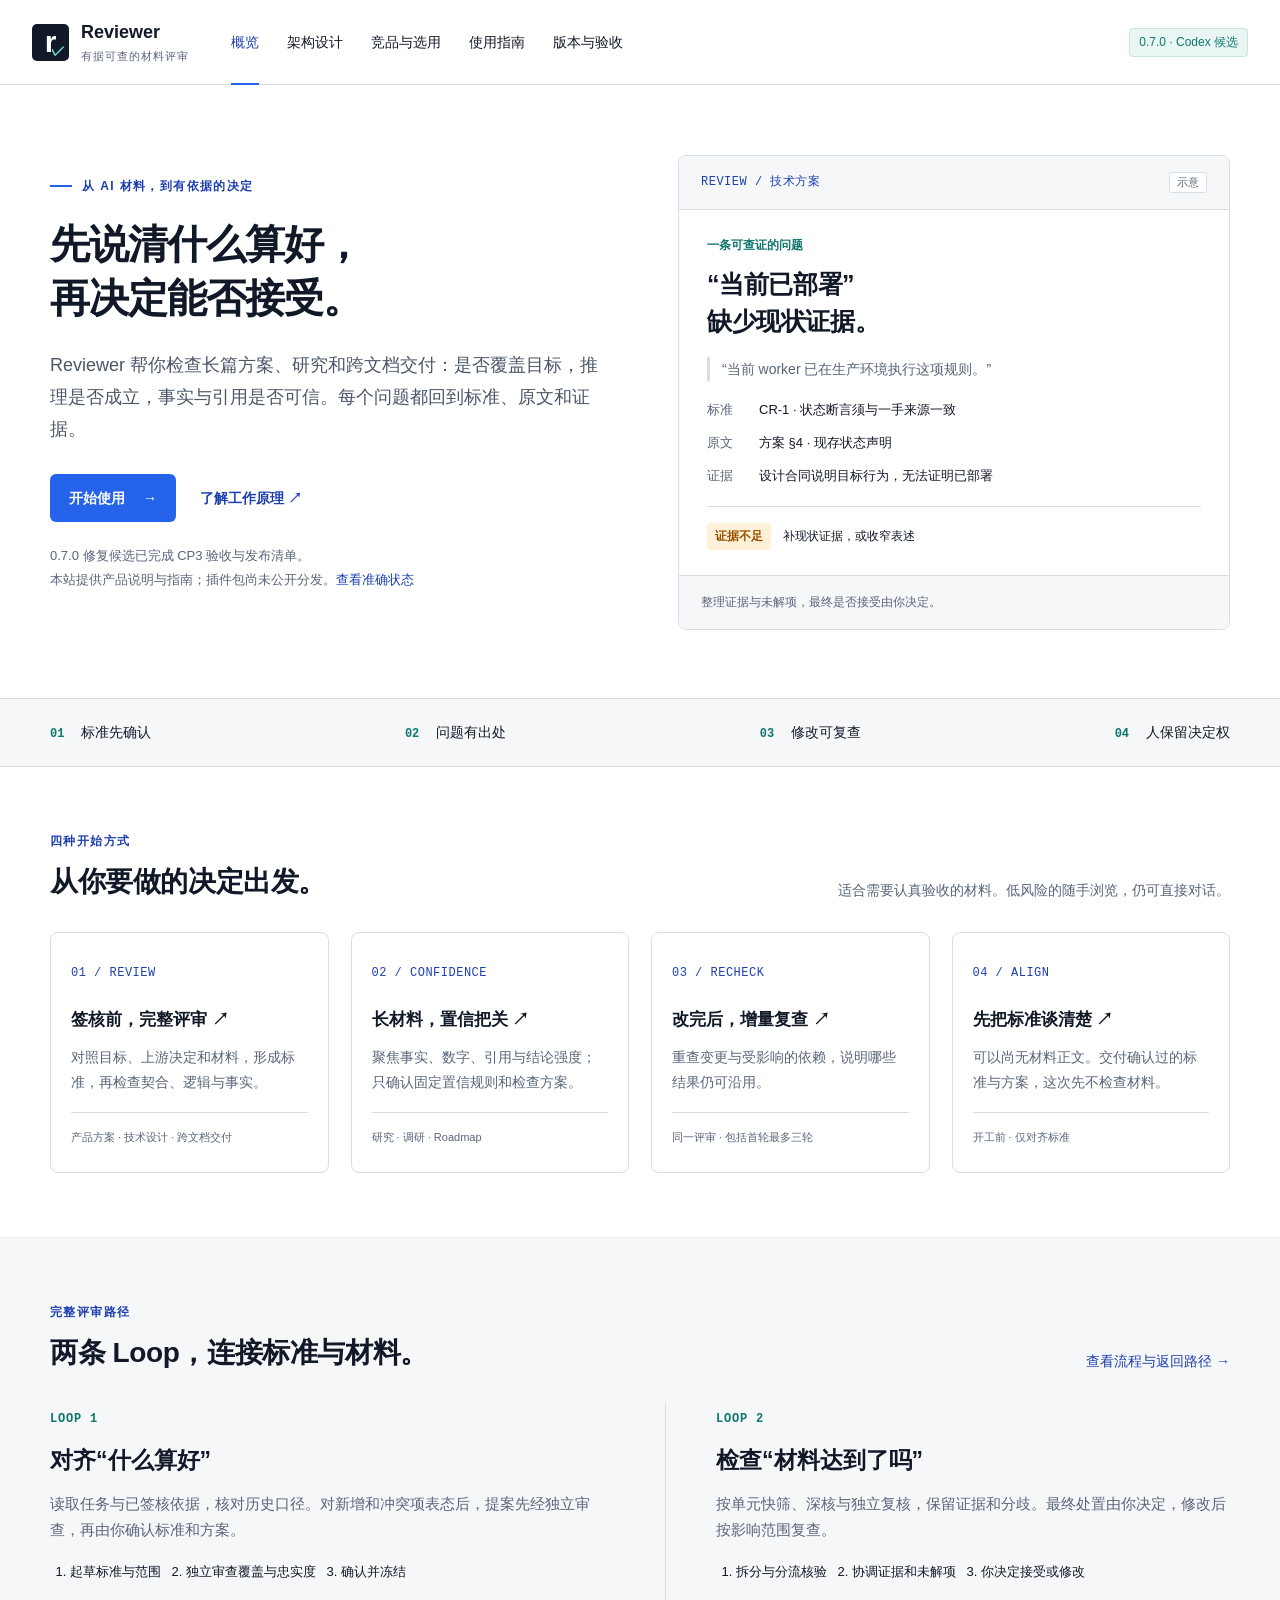
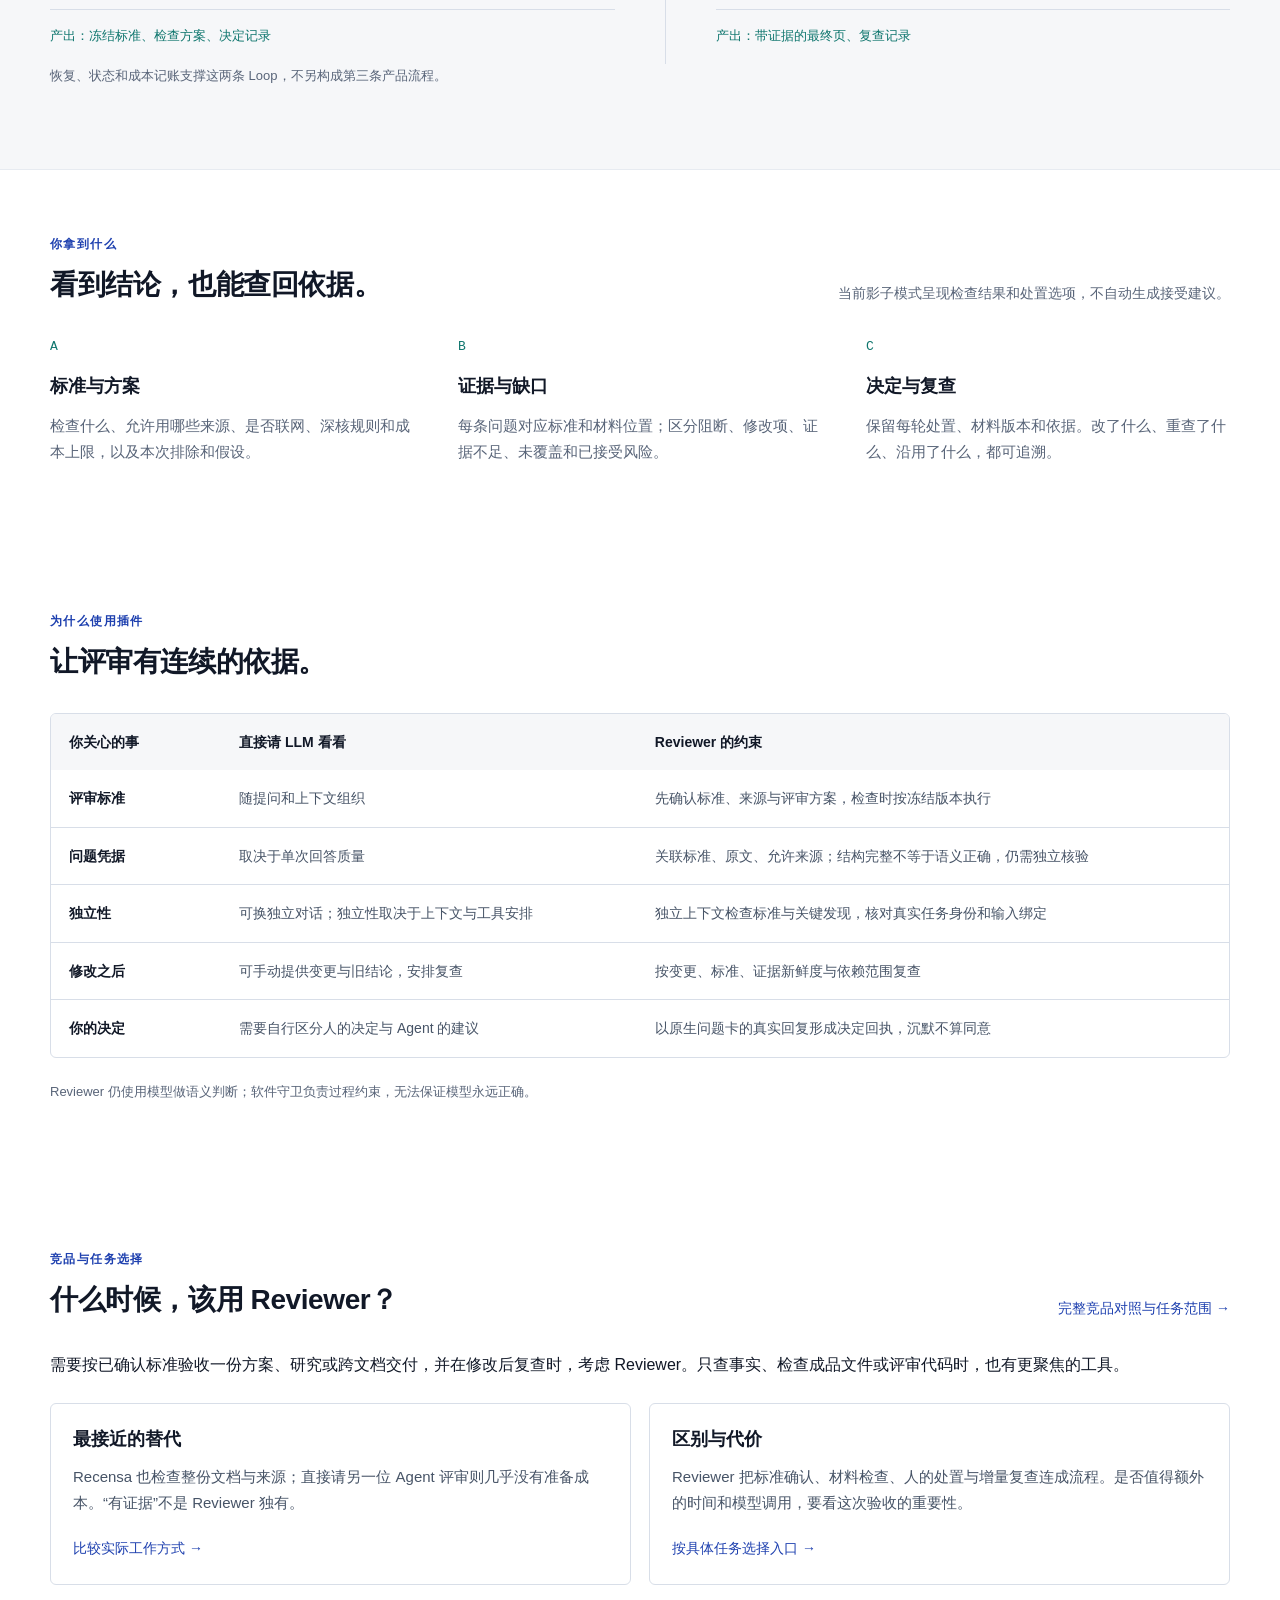
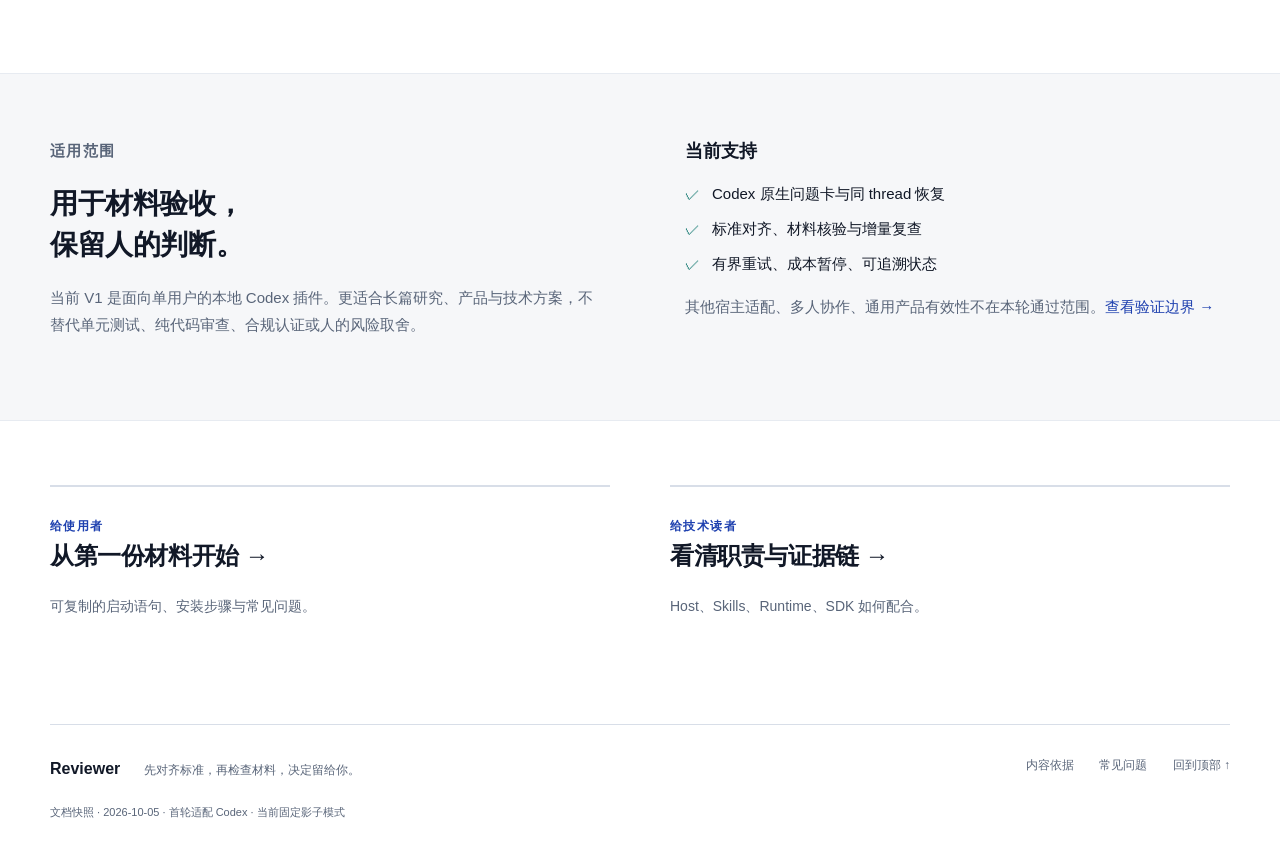
==== public/index.html @ 0b546e29 "Publish Reviewer product guide for GitHub Pages" ====
<!doctype html>
<html lang="zh-CN">
<head>
<meta charset="utf-8">
<meta name="viewport" content="width=device-width, initial-scale=1">
<meta name="description" content="Reviewer 先对齐评审标准，再检查目标、逻辑与事实。了解 Codex 使用方式、架构、证据与版本状态。">
<meta name="theme-color" content="#ffffff">
<title>有据可查的材料评审 · Reviewer</title>
<link rel="icon" href="favicon.svg" type="image/svg+xml">
<link rel="stylesheet" href="styles.css">
<script src="site.js" defer>
</script>
</head>
<body>
<a class="skip" href="#main">跳到主要内容</a>
<header class="header">
<div class="header-inner">
<a class="brand" href="index.html" aria-label="Reviewer 首页">
<span class="brand-mark" aria-hidden="true">r<span>✓</span>
</span>
<span>Reviewer<small>有据可查的材料评审</small>
</span>
</a>
<nav aria-label="主导航">
<a href="index.html" aria-current="page">概览</a>
<a href="architecture.html">架构设计</a>
<a href="comparison.html">竞品与选用</a>
<a href="guide.html">使用指南</a>
<a href="release.html">版本与验收</a>
</nav>
<a class="edition" href="release.html#current">0.7.0 · Codex 候选</a>
</div>
</header>
<main id="main">
<section class="hero wrap">
<div>
<p class="eyebrow">
<span class="rule">
</span>从 AI 材料，到有依据的决定</p>
<h1>先说清什么算好，<br>再决定能否接受。</h1>
<p class="lead">Reviewer 帮你检查长篇方案、研究和跨文档交付：是否覆盖目标，推理是否成立，事实与引用是否可信。每个问题都回到标准、原文和证据。</p>
<div class="actions">
<a class="button primary" href="guide.html#start">开始使用 <span aria-hidden="true">→</span>
</a>
<a class="text-link" href="architecture.html">了解工作原理 ↗</a>
</div>
<p class="fine">0.7.0 修复候选已完成 CP3 验收与发布清单。<br>本站提供产品说明与指南；插件包尚未公开分发。<a href="release.html#current">查看准确状态</a>
</p>
</div>
<div class="report-preview" aria-label="虚构材料评审示例，不是真实运行">
<div class="report-top">
<span class="mono">REVIEW / 技术方案</span>
<span class="tag">示意</span>
</div>
<div class="report-body">
<p class="report-label">一条可查证的问题</p>
<h2>“当前已部署”<br>缺少现状证据。</h2>
<p class="quote">“当前 worker 已在生产环境执行这项规则。”</p>
<dl class="evidence-chain">
<div>
<dt>标准</dt>
<dd>CR-1 · 状态断言须与一手来源一致</dd>
</div>
<div>
<dt>原文</dt>
<dd>方案 §4 · 现存状态声明</dd>
</div>
<div>
<dt>证据</dt>
<dd>设计合同说明目标行为，无法证明已部署</dd>
</div>
</dl>
<div class="report-outcome">
<span class="badge warning">证据不足</span>
<span>补现状证据，或收窄表述</span>
</div>
</div>
<div class="report-bottom">整理证据与未解项，最终是否接受由你决定。</div>
</div>
</section>
<div class="principles">
<div class="wrap">
<span>
<b>01</b> 标准先确认</span>
<span>
<b>02</b> 问题有出处</span>
<span>
<b>03</b> 修改可复查</span>
<span>
<b>04</b> 人保留决定权</span>
</div>
</div>
<section class="wrap section" id="scenarios">
<div class="section-head">
<div>
<p class="eyebrow">四种开始方式</p>
<h2>从你要做的决定出发。</h2>
</div>
<p>适合需要认真验收的材料。低风险的随手浏览，仍可直接对话。</p>
</div>
<div class="scenario-grid">
<a href="guide.html#full">
<span class="mono">01 / REVIEW</span>
<h3>签核前，完整评审 ↗</h3>
<p>对照目标、上游决定和材料，形成标准，再检查契合、逻辑与事实。</p>
<small>产品方案 · 技术设计 · 跨文档交付</small>
</a>
<a href="guide.html#confidence">
<span class="mono">02 / CONFIDENCE</span>
<h3>长材料，置信把关 ↗</h3>
<p>聚焦事实、数字、引用与结论强度；只确认固定置信规则和检查方案。</p>
<small>研究 · 调研 · Roadmap</small>
</a>
<a href="guide.html#recheck">
<span class="mono">03 / RECHECK</span>
<h3>改完后，增量复查 ↗</h3>
<p>重查变更与受影响的依赖，说明哪些结果仍可沿用。</p>
<small>同一评审 · 包括首轮最多三轮</small>
</a>
<a href="guide.html#align">
<span class="mono">04 / ALIGN</span>
<h3>先把标准谈清楚 ↗</h3>
<p>可以尚无材料正文。交付确认过的标准与方案，这次先不检查材料。</p>
<small>开工前 · 仅对齐标准</small>
</a>
</div>
</section>
<section class="band">
<div class="wrap section">
<div class="section-head">
<div>
<p class="eyebrow">完整评审路径</p>
<h2>两条 Loop，连接标准与材料。</h2>
</div>
<a href="architecture.html#loops">查看流程与返回路径 →</a>
</div>
<div class="loops">
<article>
<span class="loop-label">LOOP 1</span>
<h3>对齐“什么算好”</h3>
<p>读取任务与已签核依据，核对历史口径。对新增和冲突项表态后，提案先经独立审查，再由你确认标准和方案。</p>
<ol>
<li>起草标准与范围</li>
<li>独立审查覆盖与忠实度</li>
<li>确认并冻结</li>
</ol>
<div class="loop-result">产出：冻结标准、检查方案、决定记录</div>
</article>
<article>
<span class="loop-label">LOOP 2</span>
<h3>检查“材料达到了吗”</h3>
<p>按单元快筛、深核与独立复核，保留证据和分歧。最终处置由你决定，修改后按影响范围复查。</p>
<ol>
<li>拆分与分流核验</li>
<li>协调证据和未解项</li>
<li>你决定接受或修改</li>
</ol>
<div class="loop-result">产出：带证据的最终页、复查记录</div>
</article>
</div>
<p class="fine">恢复、状态和成本记账支撑这两条 Loop，不另构成第三条产品流程。</p>
</div>
</section>
<section class="wrap section">
<div class="section-head">
<div>
<p class="eyebrow">你拿到什么</p>
<h2>看到结论，也能查回依据。</h2>
</div>
<p>当前影子模式呈现检查结果和处置选项，不自动生成接受建议。</p>
</div>
<div class="deliverables">
<article>
<span class="index-no">A</span>
<h3>标准与方案</h3>
<p>检查什么、允许用哪些来源、是否联网、深核规则和成本上限，以及本次排除和假设。</p>
</article>
<article>
<span class="index-no">B</span>
<h3>证据与缺口</h3>
<p>每条问题对应标准和材料位置；区分阻断、修改项、证据不足、未覆盖和已接受风险。</p>
</article>
<article>
<span class="index-no">C</span>
<h3>决定与复查</h3>
<p>保留每轮处置、材料版本和依据。改了什么、重查了什么、沿用了什么，都可追溯。</p>
</article>
</div>
</section>
<section class="wrap section" id="comparison">
<div class="section-head">
<div>
<p class="eyebrow">为什么使用插件</p>
<h2>让评审有连续的依据。</h2>
</div>
</div>
<div class="table-scroll" role="region" tabindex="0" aria-label="直接对话与 Reviewer 对比">
<table>
<thead>
<tr>
<th scope="col">你关心的事</th>
<th scope="col">直接请 LLM 看看</th>
<th scope="col">Reviewer 的约束</th>
</tr>
</thead>
<tbody>
<tr>
<th scope="row">评审标准</th>
<td>随提问和上下文组织</td>
<td>先确认标准、来源与评审方案，检查时按冻结版本执行</td>
</tr>
<tr>
<th scope="row">问题凭据</th>
<td>取决于单次回答质量</td>
<td>关联标准、原文、允许来源；结构完整不等于语义正确，仍需独立核验</td>
</tr>
<tr>
<th scope="row">独立性</th>
<td>可换独立对话；独立性取决于上下文与工具安排</td>
<td>独立上下文检查标准与关键发现，核对真实任务身份和输入绑定</td>
</tr>
<tr>
<th scope="row">修改之后</th>
<td>可手动提供变更与旧结论，安排复查</td>
<td>按变更、标准、证据新鲜度与依赖范围复查</td>
</tr>
<tr>
<th scope="row">你的决定</th>
<td>需要自行区分人的决定与 Agent 的建议</td>
<td>以原生问题卡的真实回复形成决定回执，沉默不算同意</td>
</tr>
</tbody>
</table>
</div>
<p class="fine">Reviewer 仍使用模型做语义判断；软件守卫负责过程约束，无法保证模型永远正确。</p>
</section>
<section class="wrap section" id="choose">
<div class="section-head"><div><p class="eyebrow">竞品与任务选择</p><h2>什么时候，该用 Reviewer？</h2></div><a href="comparison.html">完整竞品对照与任务范围 →</a></div>
<p>需要按已确认标准验收一份方案、研究或跨文档交付，并在修改后复查时，考虑 Reviewer。只查事实、检查成品文件或评审代码时，也有更聚焦的工具。</p>
<div class="fit-grid">
<article><h3>最接近的替代</h3><p>Recensa 也检查整份文档与来源；直接请另一位 Agent 评审则几乎没有准备成本。“有证据”不是 Reviewer 独有。</p><a href="comparison.html#competitors">比较实际工作方式 →</a></article>
<article><h3>区别与代价</h3><p>Reviewer 把标准确认、材料检查、人的处置与增量复查连成流程。是否值得额外的时间和模型调用，要看这次验收的重要性。</p><a href="comparison.html#tasks">按具体任务选择入口 →</a></article>
</div>
</section>
<section class="band">
<div class="wrap section split">
<div>
<p class="eyebrow">适用范围</p>
<h2>用于材料验收，<br>保留人的判断。</h2>
<p>当前 V1 是面向单用户的本地 Codex 插件。更适合长篇研究、产品与技术方案，不替代单元测试、纯代码审查、合规认证或人的风险取舍。</p>
</div>
<div>
<h3>当前支持</h3>
<ul class="check-list">
<li>Codex 原生问题卡与同 thread 恢复</li>
<li>标准对齐、材料核验与增量复查</li>
<li>有界重试、成本暂停、可追溯状态</li>
</ul>
<p class="fine">其他宿主适配、多人协作、通用产品有效性不在本轮通过范围。<a href="release.html#limits">查看验证边界 →</a>
</p>
</div>
</div>
</section>
<section class="wrap section next-links">
<a href="guide.html">
<span class="eyebrow">给使用者</span>
<h2>从第一份材料开始 →</h2>
<p>可复制的启动语句、安装步骤与常见问题。</p>
</a>
<a href="architecture.html">
<span class="eyebrow">给技术读者</span>
<h2>看清职责与证据链 →</h2>
<p>Host、Skills、Runtime、SDK 如何配合。</p>
</a>
</section>
</main>
<footer class="footer wrap">
<div>
<strong>Reviewer</strong>
<span>先对齐标准，再检查材料，决定留给你。</span>
</div>
<div>
<a href="release.html#sources">内容依据</a>
<a href="guide.html#faq">常见问题</a>
<a href="#main">回到顶部 ↑</a>
</div>
<p>文档快照 · 2026-10-05 · 首轮适配 Codex · 当前固定影子模式</p>
</footer>
<div id="notice" class="notice" role="status" aria-live="polite">
</div>
</body>
</html>
---- public/styles.css ----
:root {
  --canvas:#f6f7f9;
  --surface:#fff;
  --ink:#111827;
  --muted:#596579;
  --border:#d8dee8;
  --blue:#2563eb;
  --blue-dark:#1e40af;
  --blue-soft:#eaf1ff;
  --teal:#0f766e;
  --teal-soft:#e9f6f3;
  --warning:#975000;
  --radius:8px;
  --mono:ui-monospace,SFMono-Regular,Consolas,monospace
}
* {
  box-sizing:border-box
}
html {
  scroll-behavior:smooth;
  scroll-padding-top:120px
}
body {
  margin:0;
  color:var(--ink);
  background:var(--surface);
  font-family:Inter,-apple-system,BlinkMacSystemFont,"Segoe UI","PingFang SC","Microsoft YaHei",sans-serif;
  font-size:16px;
  line-height:1.75;
  -webkit-font-smoothing:antialiased
}
a {
  color:var(--blue-dark);
  text-decoration:none
}
a:hover {
  text-decoration:underline;
  text-underline-offset:5px
}
button {
  font:inherit;
  cursor:pointer
}
button,a {
  -webkit-tap-highlight-color:transparent
}
:focus-visible {
  outline:3px solid var(--blue);
  outline-offset:4px
}
button:disabled {
  cursor:default
}
h1,h2,h3,p {
  margin-top:0
}
h1 {
  font-size:40px;
  line-height:1.35;
  letter-spacing:-1px;
  font-weight:720;
  margin-bottom:24px
}
h2 {
  font-size:28px;
  line-height:1.45;
  letter-spacing:-.4px;
  margin-bottom:20px
}
h3 {
  font-size:18px;
  line-height:1.55;
  margin-bottom:12px
}
p {
  margin-bottom:18px
}
ul,ol {
  padding-left:24px
}
li {
  margin-bottom:9px
}
code {
  font-family:var(--mono);
  font-size:.85em;
  overflow-wrap:anywhere;
  background:var(--canvas);
  padding:2px 5px;
  border-radius:4px
}
pre {
  white-space:pre-wrap;
  overflow-wrap:anywhere;
  margin:0
}
pre code {
  font-size:inherit;
  padding:0;
  background:transparent;
  border-radius:0
}
.wrap {
  width:calc(100% - 64px);
  max-width:1180px;
  margin-inline:auto
}
.header {
  position:sticky;
  top:0;
  background:#fffffffa;
  z-index:20;
  border-bottom:1px solid var(--border)
}
.header-inner {
  max-width:1380px;
  margin:auto;
  padding:18px 32px;
  display:flex;
  align-items:center;
  gap:42px;
  min-height:84px
}
.brand {
  display:flex;
  align-items:center;
  gap:12px;
  color:var(--ink);
  font-size:18px;
  font-weight:700;
  white-space:nowrap;
  line-height:1.3
}
.brand:hover {
  text-decoration:none
}
.brand small {
  display:block;
  font-size:11px;
  font-weight:500;
  color:var(--muted);
  margin-top:4px;
  letter-spacing:1px
}
.brand-mark {
  width:37px;
  height:37px;
  display:flex;
  align-items:center;
  justify-content:center;
  background:var(--ink);
  color:#fff;
  border-radius:5px;
  font-size:30px;
  position:relative;
  line-height:1
}
.brand-mark span {
  font-size:14px;
  position:absolute;
  right:4px;
  bottom:4px;
  color:#72ded0
}
.header nav {
  display:flex;
  align-items:center;
  gap:28px;
  flex:1
}
.header nav a {
  font-size:14px;
  color:var(--ink);
  white-space:nowrap;
  position:relative;
  padding:8px 0
}
.header nav a[aria-current] {
  color:var(--blue-dark)
}
.header nav a[aria-current]:after {
  content:"";
  height:2px;
  background:var(--blue);
  position:absolute;
  bottom:-23px;
  left:0;
  right:0
}
.edition {
  color:var(--teal);
  background:var(--teal-soft);
  font-size:12px;
  border:1px solid #cce5df;
  padding:3px 9px;
  border-radius:4px;
  white-space:nowrap
}
.skip {
  position:fixed;
  left:16px;
  top:-100px;
  z-index:99;
  background:var(--ink);
  color:white;
  padding:10px
}
.skip:focus {
  top:8px
}
.hero {
  display:grid;
  grid-template-columns:1fr 1fr;
  gap:76px;
  align-items:center;
  padding:70px 0 68px
}
.eyebrow {
  font-size:12px;
  letter-spacing:1.4px;
  font-weight:650;
  color:var(--blue-dark);
  margin-bottom:20px
}
.rule {
  display:inline-block;
  width:22px;
  height:2px;
  background:var(--blue);
  vertical-align:middle;
  margin-right:10px
}
.lead {
  font-size:18px;
  line-height:1.8;
  color:#4b5668;
  max-width:780px
}
.actions {
  display:flex;
  align-items:center;
  flex-wrap:wrap;
  gap:24px;
  margin:28px 0 22px
}
.button {
  display:inline-flex;
  align-items:center;
  justify-content:center;
  gap:18px;
  padding:11px 18px;
  border-radius:6px;
  font-size:14px;
  font-weight:650;
  border:1px solid transparent;
  text-decoration:none!important;
  min-height:44px
}
.primary {
  color:#fff;
  background:var(--blue)
}
.primary:hover {
  background:var(--blue-dark)
}
.secondary {
  color:var(--blue-dark);
  background:var(--blue-soft);
  border-color:#ccdaf4
}
.secondary:hover {
  background:#dce7fe
}
.text-link {
  font-size:14px;
  font-weight:650
}
.fine {
  font-size:13px;
  color:var(--muted);
  line-height:1.8
}
.report-preview {
  border:1px solid var(--border);
  border-radius:var(--radius);
  overflow:hidden
}
.report-top,.report-bottom {
  background:var(--canvas);
  padding:16px 22px;
  font-size:12px;
  color:var(--muted)
}
.report-top {
  display:flex;
  justify-content:space-between;
  align-items:center;
  border-bottom:1px solid var(--border)
}
.mono {
  font-family:var(--mono);
  font-size:12px;
  letter-spacing:.5px;
  color:var(--blue-dark)
}
.tag {
  font-size:11px;
  color:var(--muted);
  background:#fff;
  border:1px solid var(--border);
  padding:0 7px;
  border-radius:3px
}
.report-body {
  padding:25px 28px
}
.report-label {
  font-size:12px;
  color:var(--teal);
  margin-bottom:10px;
  font-weight:650
}
.report-body h2 {
  font-size:25px;
  line-height:1.45;
  margin-bottom:18px
}
.quote {
  font-size:14px;
  border-left:3px solid var(--border);
  padding-left:12px;
  color:var(--muted)
}
.evidence-chain {
  font-size:13px;
  margin:18px 0
}
.evidence-chain div {
  display:grid;
  grid-template-columns:40px 1fr;
  gap:12px;
  margin-bottom:10px
}
.evidence-chain dt {
  color:var(--muted)
}
.evidence-chain dd {
  margin:0
}
.report-outcome {
  border-top:1px solid var(--border);
  padding-top:16px;
  display:flex;
  gap:12px;
  align-items:center;
  flex-wrap:wrap;
  font-size:12px
}
.badge {
  display:inline-block;
  font-size:12px;
  font-weight:650;
  border-radius:4px;
  padding:3px 8px
}
.warning {
  background:#fff1d8;
  color:var(--warning)
}
.good {
  background:var(--teal-soft);
  color:var(--teal)
}
.report-bottom {
  border-top:1px solid var(--border)
}
.principles {
  border-top:1px solid var(--border);
  border-bottom:1px solid var(--border);
  background:var(--canvas)
}
.principles .wrap {
  display:flex;
  justify-content:space-between;
  gap:16px;
  padding-block:21px;
  font-size:14px
}
.principles b {
  font-family:var(--mono);
  color:var(--teal);
  margin-right:13px;
  font-size:12px
}
.section {
  padding-block:64px
}
.section-head {
  display:flex;
  justify-content:space-between;
  gap:40px;
  align-items:flex-end;
  margin-bottom:30px
}
.section-head .eyebrow {
  margin-bottom:10px
}
.section-head h2 {
  margin-bottom:0
}
.section-head>p {
  max-width:420px;
  color:var(--muted);
  font-size:14px;
  margin:0
}
.section-head>a {
  font-size:14px;
  white-space:nowrap
}
.scenario-grid {
  display:grid;
  grid-template-columns:repeat(4,1fr);
  gap:22px
}
.scenario-grid a {
  border:1px solid var(--border);
  padding:24px 20px;
  border-radius:8px;
  color:var(--ink);
  text-decoration:none;
  transition:border-color .15s,background .15s
}
.scenario-grid a:hover {
  border-color:#8daade;
  background:#f8faff
}
.scenario-grid h3 {
  font-size:17px;
  margin:22px 0 12px
}
.scenario-grid p {
  font-size:14px;
  color:var(--muted)
}
.scenario-grid small {
  font-size:11px;
  display:block;
  border-top:1px solid var(--border);
  padding-top:15px;
  color:var(--muted)
}
.band {
  background:var(--canvas);
  border-block:1px solid #e7ebf1
}
.loops {
  display:grid;
  grid-template-columns:1fr 1fr;
  gap:50px
}
.loops article+article {
  border-left:1px solid var(--border);
  padding-left:50px
}
.loop-label {
  font-family:var(--mono);
  font-weight:600;
  color:var(--teal);
  font-size:12px;
  letter-spacing:.8px
}
.loops h3 {
  font-size:23px;
  margin:12px 0
}
.loops p {
  font-size:15px;
  color:var(--muted)
}
.loops ol {
  display:flex;
  gap:25px;
  padding-left:20px;
  font-size:13px
}
.loop-result {
  font-size:13px;
  color:var(--teal);
  padding-top:15px;
  border-top:1px solid var(--border);
  margin:16px 0
}
.deliverables {
  display:grid;
  grid-template-columns:repeat(3,1fr);
  gap:44px
}
.deliverables p {
  font-size:15px;
  color:var(--muted)
}
.index-no {
  font-family:var(--mono);
  font-size:13px;
  color:var(--teal);
  display:block;
  margin-bottom:14px
}
.table-scroll {
  overflow:auto;
  max-width:100%;
  margin:22px 0;
  border:1px solid var(--border);
  border-radius:6px
}
table {
  border-collapse:collapse;
  width:100%;
  font-size:14px;
  line-height:1.75;
  min-width:560px;
  text-align:left
}
thead {
  background:var(--canvas)
}
th,td {
  padding:16px 18px;
  border-bottom:1px solid var(--border);
  vertical-align:top
}
th {
  font-weight:600
}
tbody th {
  min-width:135px
}
tr:last-child td,tr:last-child th {
  border-bottom:0
}
td {
  color:#475467
}
td code {
  font-size:12px
}
.split {
  display:grid;
  grid-template-columns:1fr 1fr;
  gap:90px
}
.split p {
  color:var(--muted);
  font-size:15px
}
.check-list {
  list-style:none;
  padding:0;
  font-size:15px
}
.check-list li:before {
  content:"✓";
  color:var(--teal);
  margin-right:12px
}
.next-links {
  display:grid;
  grid-template-columns:1fr 1fr;
  gap:60px
}
.next-links a {
  color:var(--ink);
  text-decoration:none;
  padding:24px 0;
  border-top:2px solid var(--border)
}
.next-links a:hover {
  border-color:var(--blue)
}
.next-links h2 {
  font-size:24px
}
.next-links p:last-child {
  color:var(--muted);
  font-size:14px
}
.footer {
  border-top:1px solid var(--border);
  padding-block:30px;
  color:var(--muted);
  font-size:12px;
  display:flex;
  flex-wrap:wrap;
  justify-content:space-between;
  gap:20px
}
.footer strong {
  color:var(--ink);
  font-size:16px;
  margin-right:20px
}
.footer a {
  color:var(--muted);
  margin-left:22px
}
.footer>p {
  width:100%;
  font-size:11px;
  margin:0
}
.doc-layout {
  display:grid;
  grid-template-columns:170px minmax(0,1fr);
  gap:65px;
  padding-top:55px
}
.toc {
  position:sticky;
  top:126px;
  align-self:start;
  padding-top:5px;
  max-height:calc(100vh - 150px);
  overflow:auto
}
.toc>p {
  font-size:11px;
  font-weight:600;
  color:var(--muted);
  letter-spacing:1px;
  margin-bottom:16px
}
.toc a {
  display:block;
  padding:7px 14px;
  border-left:2px solid var(--border);
  font-size:13px;
  color:var(--muted)
}
.toc a:hover {
  color:var(--blue-dark)
}
.toc a.active {
  border-left-color:var(--blue);
  background:var(--blue-soft);
  color:var(--blue-dark)
}
.doc-body {
  min-width:0
}
.doc-hero {
  padding-bottom:45px;
  border-bottom:1px solid var(--border)
}
.doc-hero h1 {
  font-size:36px
}
.doc-hero .lead {
  font-size:17px;
  margin:0
}
.doc-section {
  padding:48px 0;
  border-bottom:1px solid var(--border);
  scroll-margin-top:0
}
.doc-section:last-child {
  border:0;
  padding-bottom:75px
}
.doc-section>.eyebrow {
  margin-bottom:12px
}
.doc-section>p {
  color:#475467
}
.doc-section>ul {
  color:#475467
}
.callout {
  background:var(--teal-soft);
  border-left:3px solid var(--teal);
  padding:18px 22px;
  margin:24px 0;
  font-size:14px
}
.callout strong {
  color:var(--teal)
}
.callout p {
  margin:7px 0 0
}
.architecture-map {
  display:grid;
  grid-template-columns:1fr .9fr;
  gap:28px;
  margin:24px 0
}
.layer {
  width:100%;
  border:1px solid var(--border);
  background:#fff;
  border-radius:6px;
  display:flex;
  gap:14px;
  align-items:center;
  padding:16px;
  text-align:left;
  color:var(--ink);
  min-height:92px
}
.layer>span:nth-child(2) {
  flex:1
}
.layer strong {
  display:block;
  font-size:15px;
  font-weight:650
}
.layer small {
  display:block;
  font-size:12px;
  color:var(--muted);
  margin-top:4px
}
.layer-num {
  font-family:var(--mono);
  color:var(--muted);
  font-size:12px
}
.layer.active {
  border:1px solid var(--blue);
  background:var(--blue-soft)
}
.layer.active strong {
  color:var(--blue-dark)
}
.layer:hover {
  border-color:var(--blue)
}
.connector {
  font-size:10px;
  line-height:1.6;
  color:var(--muted);
  padding:9px 16px
}
.layer-detail {
  background:var(--canvas);
  padding:24px;
  align-self:start;
  border-top:3px solid var(--teal);
  position:sticky;
  top:120px
}
.layer-detail h3 {
  font-size:21px
}
.layer-detail>p {
  font-size:14px
}
.layer-detail .callout {
  padding:15px;
  font-size:13px
}
.layer-detail .button {
  font-size:12px
}
.flow article {
  padding:24px;
  border:1px solid var(--border);
  border-radius:8px
}
.flow article h3 {
  margin:12px 0
}
.flow article>p {
  color:var(--muted);
  font-size:14px
}
.flow .callout {
  margin-bottom:0
}
.flow-arrow {
  text-align:center;
  padding:15px;
  font-size:13px;
  color:var(--teal)
}
.recheck-diagram {
  background:var(--canvas);
  border:1px solid var(--border);
  border-radius:8px;
  display:grid;
  grid-template-columns:1fr 20px 1fr 20px 1fr;
  align-items:center;
  gap:15px;
  padding:24px;
  margin:24px 0
}
.recheck-diagram strong {
  font-size:14px;
  color:var(--teal)
}
.recheck-diagram p {
  font-size:13px;
  margin:8px 0 0
}
.recheck-diagram>span {
  color:var(--muted)
}
.file-tree {
  padding:25px;
  background:var(--canvas);
  border:1px solid var(--border);
  border-radius:8px;
  margin:24px 0;
  overflow:auto
}
.file-tree code {
  font-size:13px;
  line-height:2.1;
  white-space:nowrap
}
.copy-block {
  position:relative;
  border:1px solid var(--border);
  background:var(--canvas);
  border-radius:8px;
  padding:48px 22px 22px;
  margin:23px 0
}
.copy-block pre {
  font-size:14px;
  line-height:1.9;
  color:#253850
}
.copy {
  position:absolute;
  right:12px;
  top:10px;
  border:1px solid var(--border);
  background:#fff;
  border-radius:4px;
  font-size:12px;
  padding:5px 12px;
  color:var(--muted);
  min-height:32px
}
.copy:hover {
  border-color:var(--blue);
  color:var(--blue-dark)
}
.steps {
  list-style:none;
  counter-reset:step;
  padding:0
}
.steps>li {
  counter-increment:step;
  position:relative;
  padding:6px 0 14px 50px
}
.steps>li:before {
  content:counter(step,decimal-leading-zero);
  position:absolute;
  left:0;
  top:6px;
  width:30px;
  height:30px;
  border-radius:50%;
  border:1px solid #ccdaf4;
  background:var(--blue-soft);
  color:var(--blue-dark);
  font:12px/29px var(--mono);
  text-align:center
}
.steps p {
  font-size:14px;
  margin:6px 0;
  color:var(--muted)
}
.reading-steps {
  display:grid;
  grid-template-columns:repeat(3,1fr);
  gap:20px;
  margin:24px 0
}
.reading-steps article {
  padding-top:15px;
  border-top:2px solid var(--teal)
}
.reading-steps h3 {
  font-size:16px
}
.reading-steps p {
  font-size:14px;
  color:var(--muted)
}
details {
  border-top:1px solid var(--border);
  padding:18px 0
}
details:last-child {
  border-bottom:1px solid var(--border)
}
summary {
  cursor:pointer;
  font-size:15px;
  font-weight:600;
  line-height:1.65;
  padding-right:15px
}
details p {
  font-size:14px;
  color:var(--muted);
  margin:15px 0 2px
}
.release-callout {
  background:var(--canvas);
  border:1px solid var(--border);
  border-radius:8px;
  padding:24px
}
.release-callout h3 {
  font-size:23px;
  margin:18px 0 10px
}
.release-callout p {
  font-size:13px;
  color:var(--muted);
  margin-bottom:8px
}
.release-callout p:last-child {
  margin:18px 0 0
}
.digest {
  display:block;
  word-break:break-all;
  color:var(--blue-dark);
  font-size:13px;
  padding:0
}
.release-list {
  padding-left:20px
}
.release-list li {
  padding-left:10px;
  margin-bottom:22px
}
.release-list p {
  font-size:14px;
  color:var(--muted);
  margin-top:6px
}
.limits li {
  margin:0 0 18px;
  padding-left:5px
}
.notice {
  position:fixed;
  bottom:24px;
  left:50%;
  transform:translateX(-50%);
  max-width:calc(100% - 32px);
  border-radius:6px;
  color:#fff;
  background:var(--ink);
  padding:10px 18px;
  font-size:13px;
  z-index:90;
  box-shadow:0 4px 14px #0002;
  display:none
}
.notice.show {
  display:block
}
@media(min-width:1450px) {
  .hero {
    gap:95px
  }
}
@media(max-width:1050px) {
  .header-inner {
    gap:25px
  }
  .header nav {
    gap:20px
  }
  .edition {
    display:none
  }
  .hero {
    gap:40px
  }
  .scenario-grid {
    grid-template-columns:repeat(2,1fr)
  }
  .doc-layout {
    grid-template-columns:145px minmax(0,1fr);
    gap:30px
  }
  .architecture-map {
    grid-template-columns:1fr
  }
  .layer-detail {
    position:static
  }
  .layer-stack {
    display:grid;
    grid-template-columns:1fr 1fr;
    gap:10px
  }
  .connector {
    display:none
  }
  .layer:last-child {
    grid-column:1/-1
  }
  .loops {
    gap:28px
  }
  .loops article+article {
    padding-left:28px
  }
  .loops ol {
    display:block
  }
  .split {
    gap:40px
  }
  .recheck-diagram {
    grid-template-columns:1fr;
    gap:10px
  }
  .recheck-diagram>span {
    transform:rotate(90deg);
    justify-self:center
  }
  .recheck-diagram p br {
    display:none
  }
}
@media(max-width:760px) {
  html {
    scroll-padding-top:135px
  }
  .wrap {
    width:calc(100% - 36px)
  }
  .header-inner {
    flex-wrap:wrap;
    padding:12px 18px 0;
    gap:10px;
    min-height:104px
  }
  .brand {
    font-size:16px
  }
  .brand-mark {
    width:32px;
    height:32px;
    font-size:26px
  }
  .brand small {
    font-size:10px
  }
  .header nav {
    flex-basis:100%;
    gap:25px;
    overflow-x:auto;
    min-height:42px
  }
  .header nav a {
    font-size:13px;
    padding-bottom:13px
  }
  .header nav a[aria-current]:after {
    bottom:0
  }
  .hero {
    grid-template-columns:1fr;
    padding:40px 0;
    gap:30px
  }
  h1 {
    font-size:34px;
    letter-spacing:-.6px
  }
  .lead {
    font-size:16px
  }
  .eyebrow {
    font-size:11px
  }
  .report-body {
    padding:22px
  }
  .report-body h2 {
    font-size:23px
  }
  .principles .wrap {
    display:grid;
    grid-template-columns:1fr 1fr;
    gap:12px;
    padding-block:17px;
    font-size:12px
  }
  .principles b {
    margin-right:8px
  }
  .section {
    padding-block:40px
  }
  .section-head {
    display:block;
    margin-bottom:24px
  }
  .section-head>p {
    margin-top:15px
  }
  .section-head>a {
    display:block;
    margin-top:14px
  }
  h2 {
    font-size:24px
  }
  .scenario-grid {
    gap:12px
  }
  .scenario-grid a {
    padding:19px 15px
  }
  .scenario-grid h3 {
    font-size:16px
  }
  .scenario-grid p {
    font-size:13px
  }
  .scenario-grid small {
    font-size:10px
  }
  .mono {
    font-size:10px
  }
  .loops {
    grid-template-columns:1fr;
    gap:24px
  }
  .loops article+article {
    border-left:0;
    border-top:1px solid var(--border);
    padding:24px 0 0
  }
  .loops ol {
    display:flex;
    flex-wrap:wrap;
    gap:8px 24px
  }
  .loops h3 {
    font-size:21px
  }
  .deliverables {
    grid-template-columns:1fr;
    gap:22px
  }
  .deliverables article {
    border-top:1px solid var(--border);
    padding-top:18px
  }
  .deliverables p {
    margin-bottom:0
  }
  .index-no {
    float:left;
    margin-right:16px
  }
  .split,.next-links {
    grid-template-columns:1fr;
    gap:20px
  }
  .next-links h2 {
    font-size:22px
  }
  .footer {
    display:block;
    padding:25px 0
  }
  .footer>div {
    margin-bottom:15px
  }
  .footer span {
    display:block;
    margin-top:7px
  }
  .footer a {
    margin:0 18px 0 0
  }
  .doc-layout {
    display:block;
    padding-top:30px
  }
  .toc {
    position:static;
    max-height:none;
    display:flex;
    flex-wrap:wrap;
    gap:5px 10px;
    padding:0 0 22px;
    margin-bottom:25px;
    border-bottom:1px solid var(--border)
  }
  .toc>p {
    width:100%;
    margin-bottom:5px
  }
  .toc a {
    border:0;
    padding:3px 6px;
    font-size:12px
  }
  .doc-hero {
    padding-bottom:30px
  }
  .doc-hero h1 {
    font-size:30px
  }
  .doc-hero .lead {
    font-size:16px
  }
  .doc-section {
    padding:34px 0
  }
  .doc-section>p,.doc-section>ul {
    font-size:15px
  }
  .layer-stack {
    display:flex;
    flex-direction:column;
    gap:0
  }
  .connector {
    display:block
  }
  .layer-detail {
    padding:20px
  }
  .callout {
    padding:16px;
    font-size:13px
  }
  .reading-steps {
    grid-template-columns:1fr;
    gap:10px
  }
  .reading-steps p {
    margin-bottom:10px
  }
  th,td {
    padding:12px 14px
  }
  .copy-block {
    padding-inline:16px
  }
  .copy-block pre {
    font-size:13px
  }
  .release-callout {
    padding:18px
  }
  .release-callout h3 {
    font-size:20px
  }
  .file-tree {
    padding:16px
  }
  .file-tree code {
    font-size:11px
  }
}
@media(max-width:390px) {
  .scenario-grid {
    grid-template-columns:1fr
  }
  .header nav {
    gap:20px
  }
  .actions {
    gap:18px
  }
  .brand small {
    letter-spacing:.5px
  }
}
@media(prefers-reduced-motion:reduce) {
  html {
    scroll-behavior:auto
  }
  * {
    transition:none!important
  }
}
@media print {
  .header,.toc,.copy,.notice,.actions,.footer,.layer-detail button {
    display:none
  }
  .wrap {
    width:100%;
    max-width:none
  }
  .doc-layout {
    display:block
  }
  .hero {
    padding:10px 0
  }
  .doc-section,.section {
    padding:22px 0
  }
  details {
    display:block
  }
  .table-scroll {
    overflow:visible
  }
  a {
    color:inherit
  }
  .architecture-map {
    grid-template-columns:1fr 1fr
  }
  .layer-detail {
    position:static
  }
}

/* Task selection remains readable without an interactive questionnaire. */
.fit-grid {
  display:grid;
  grid-template-columns:repeat(2,minmax(0,1fr));
  gap:18px;
  margin:24px 0
}
.fit-grid article {
  border:1px solid var(--border);
  border-radius:6px;
  padding:22px
}
.fit-grid h3 { font-size:18px; margin:0 0 10px }
.fit-grid p { font-size:15px; color:#475467 }
.fit-grid a { font-size:14px }
.comparison-table { min-width:740px; table-layout:fixed }
.comparison-table th:first-child { width:22% }
@media (max-width:640px) {
  .fit-grid { grid-template-columns:1fr }
  .fit-grid article { padding:18px }
}
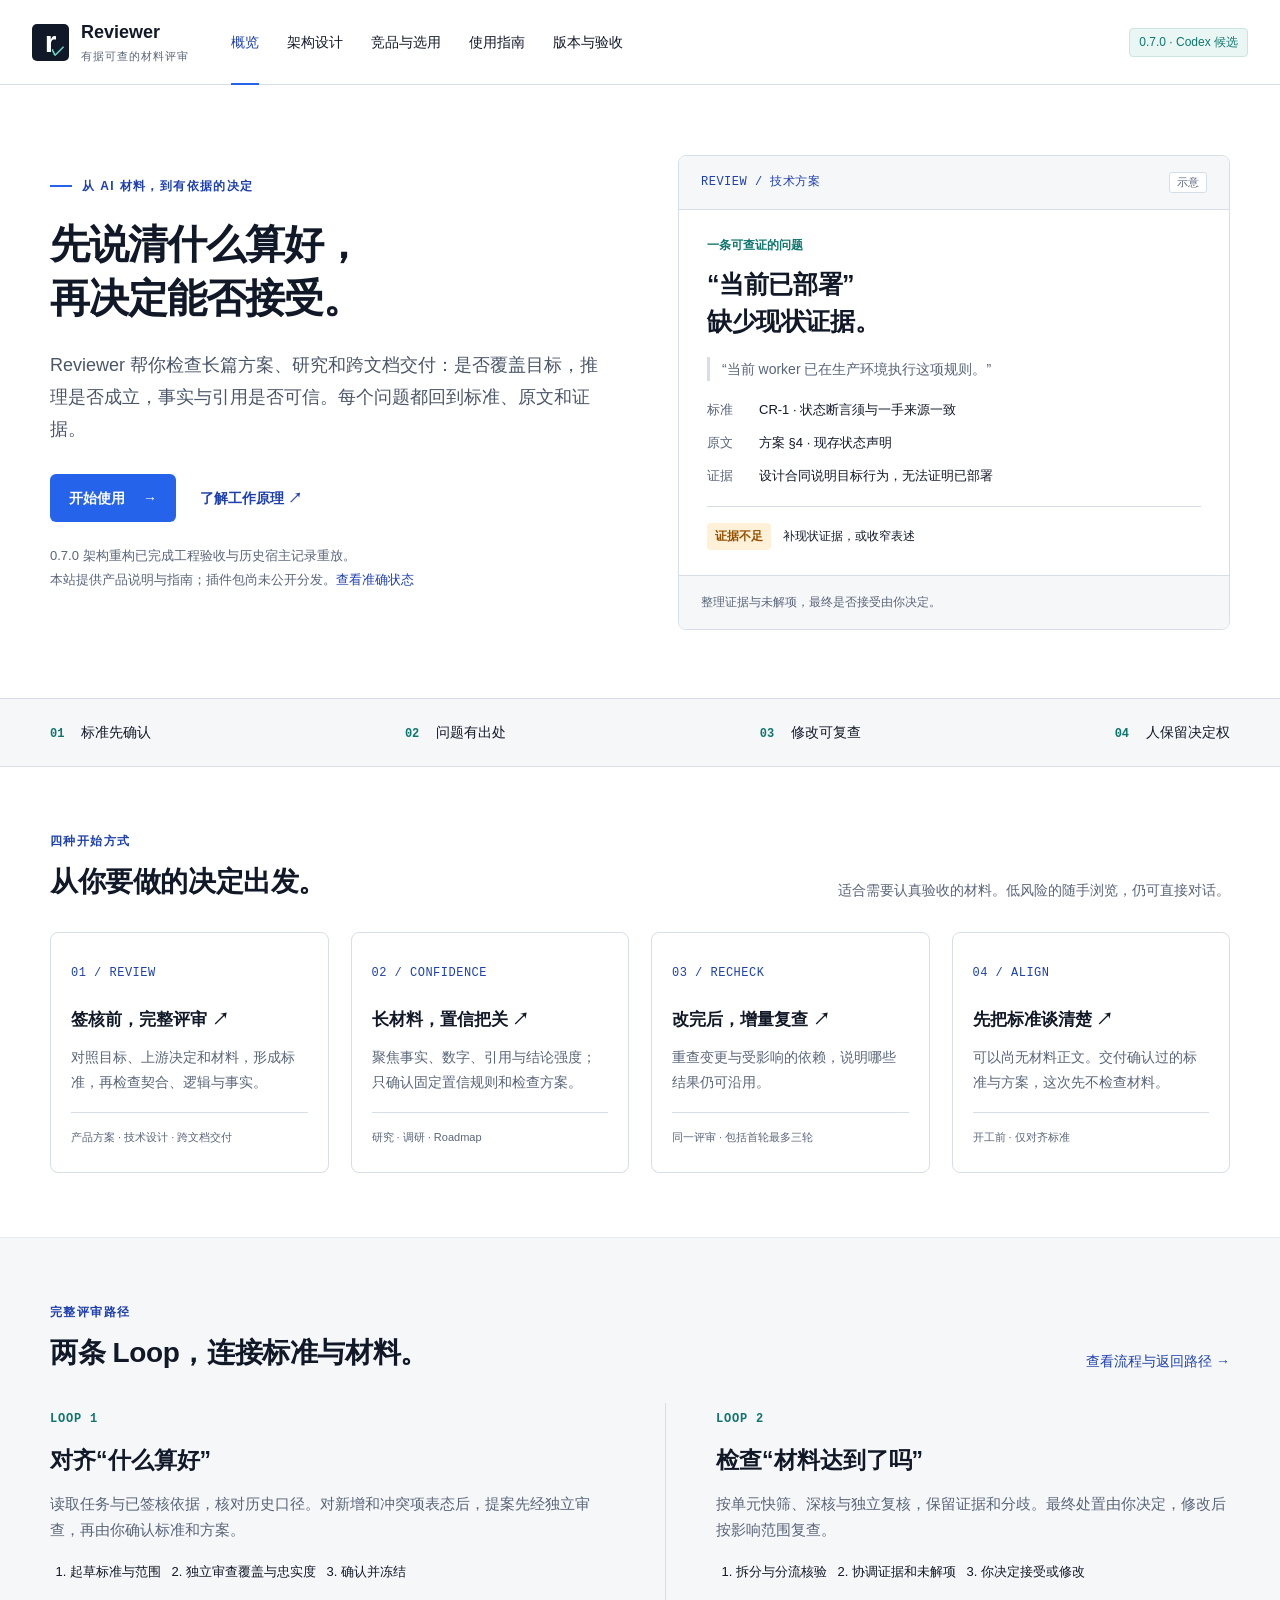
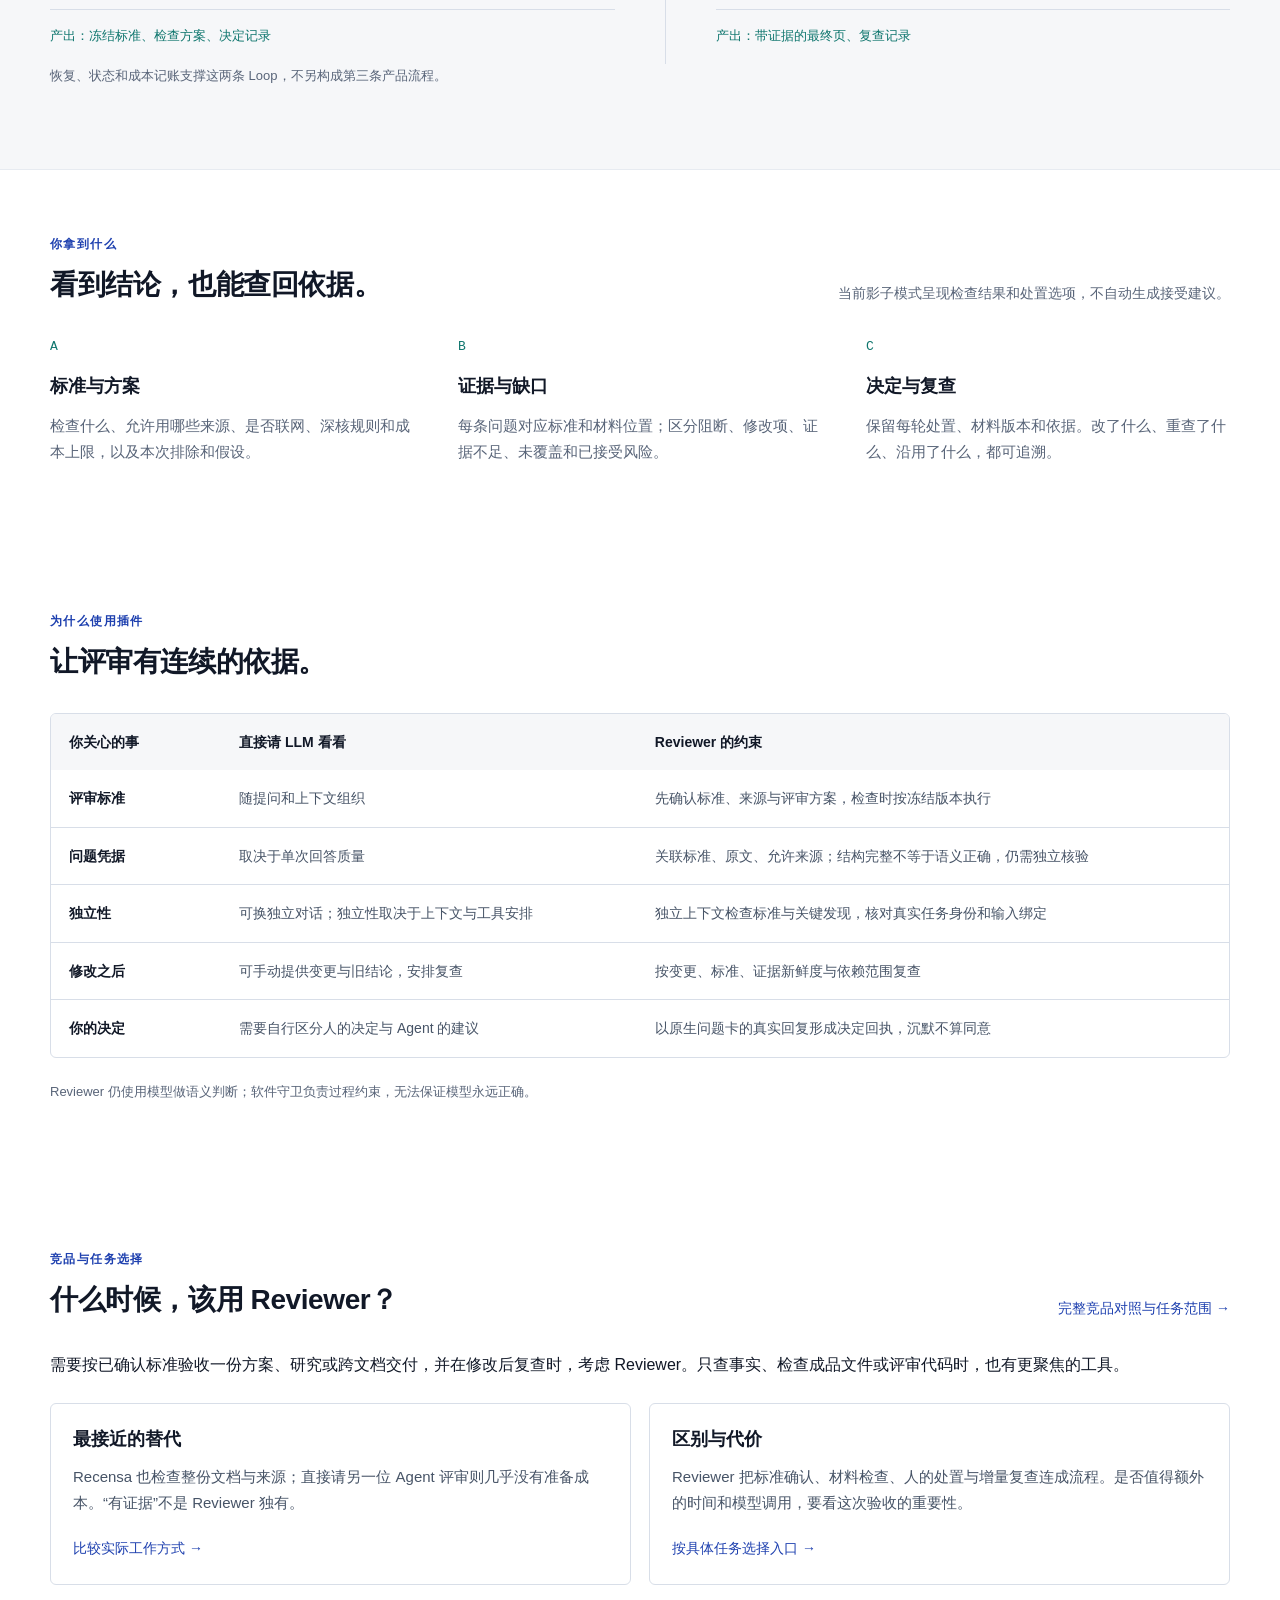
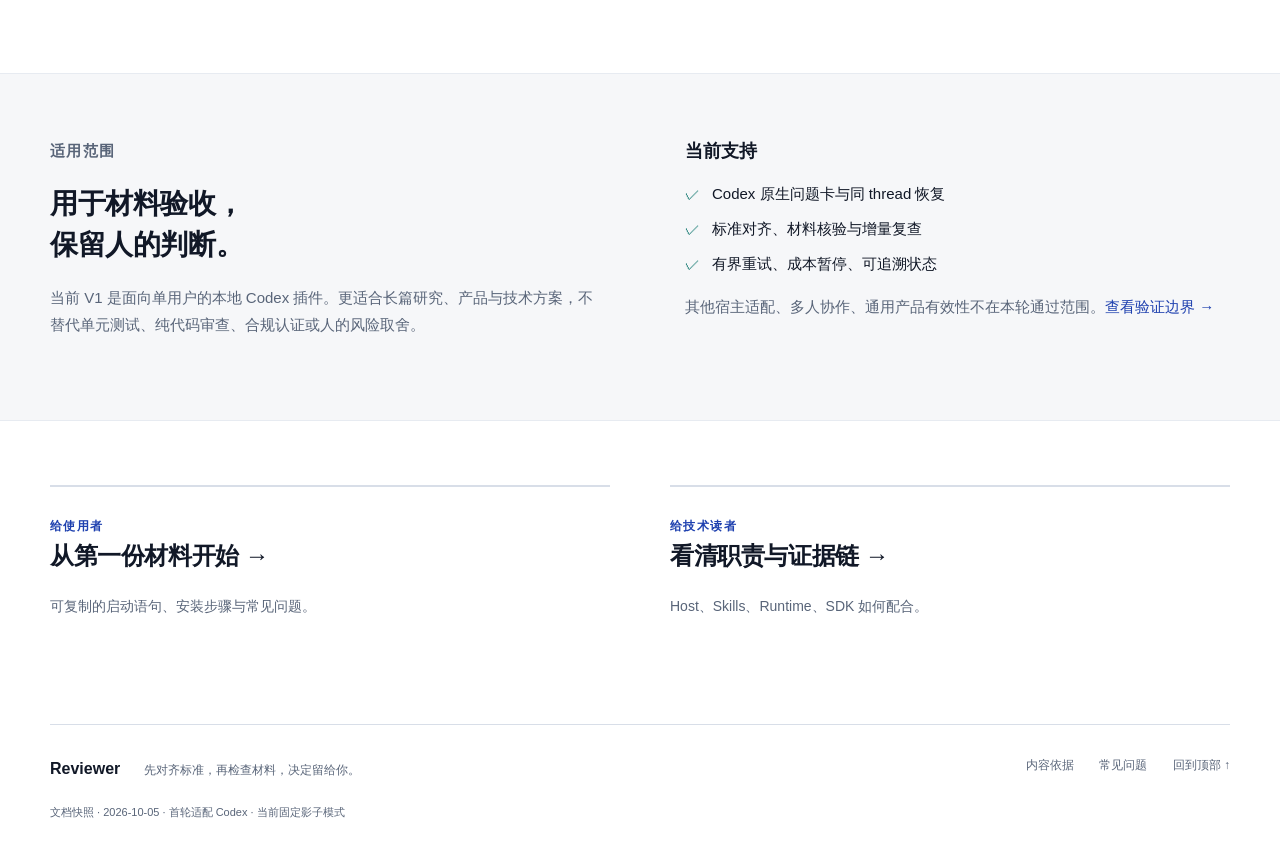
==== commit 03bce89f: "docs: publish architecture refactor acceptance update" ====
--- a/public/index.html
+++ b/public/index.html
@@ -44,7 +44,7 @@
 </a>
 <a class="text-link" href="architecture.html">了解工作原理 ↗</a>
 </div>
-<p class="fine">0.7.0 修复候选已完成 CP3 验收与发布清单。<br>本站提供产品说明与指南；插件包尚未公开分发。<a href="release.html#current">查看准确状态</a>
+<p class="fine">0.7.0 架构重构已完成工程验收与历史宿主记录重放。<br>本站提供产品说明与指南；插件包尚未公开分发。<a href="release.html#current">查看准确状态</a>
 </p>
 </div>
 <div class="report-preview" aria-label="虚构材料评审示例，不是真实运行">
